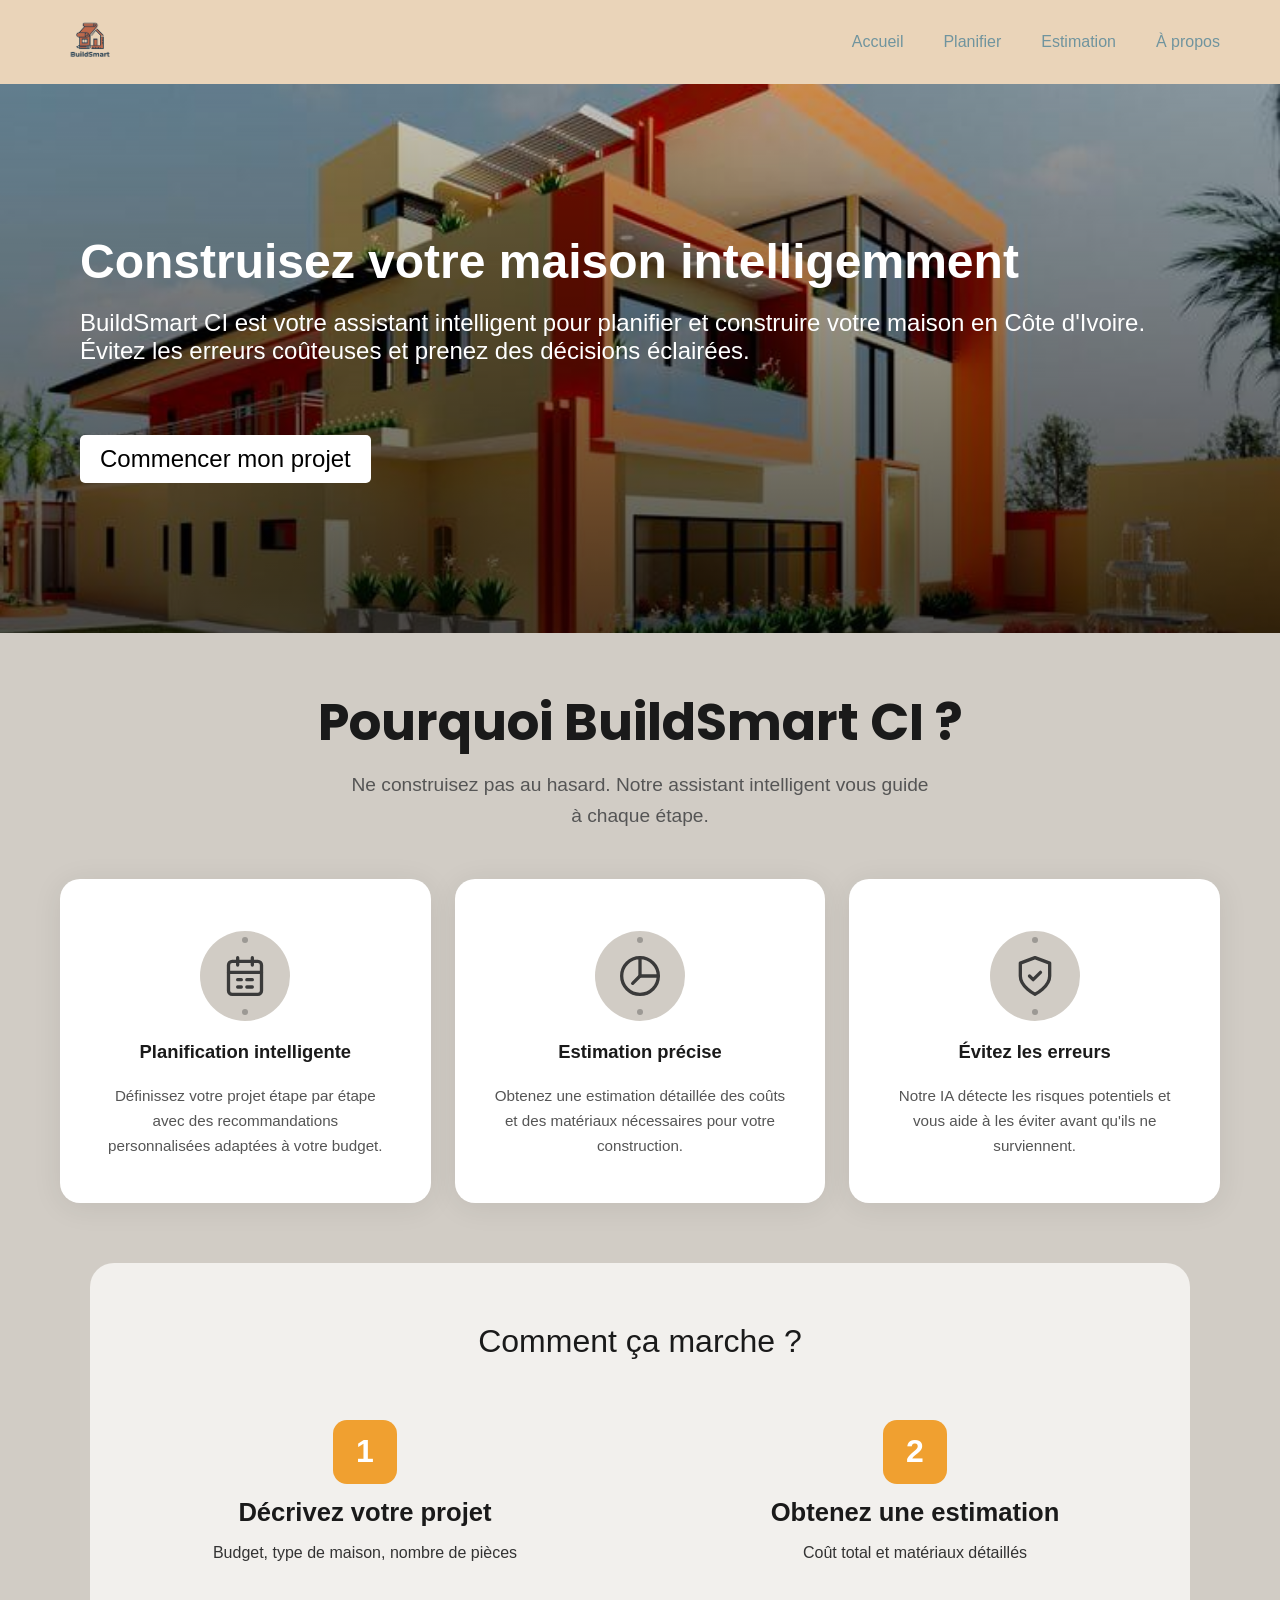
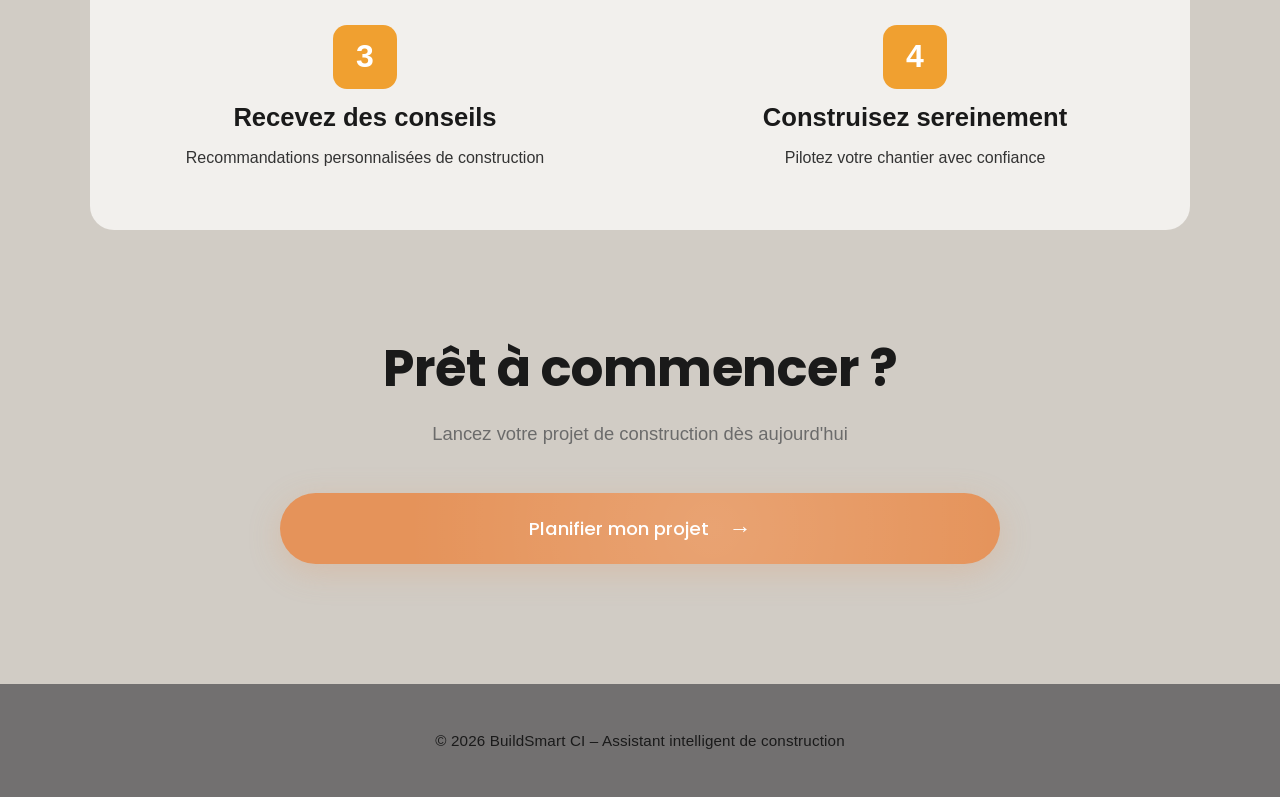
==== index.html @ fcebb267 "apres defferente modiff" ====
<!DOCTYPE html>
<html lang="fr">

<head>
    <meta charset="UTF-8">
    <meta name="viewport" content="width=device-width, initial-scale=1.0">
    <link rel="stylesheet" href="https://cdnjs.cloudflare.com/ajax/libs/font-awesome/6.0.0-beta3/css/all.min.css">
    <link rel="shortcut icon" href="/images/favicon_io/android-chrome-512x512.png" type="image/x-icon">
    <link rel="stylesheet" href="css/style.css">
    <title>Accueil</title>
</head>

<body>
    <header>
        <div class="container">
            <div class="logo">
                <img src="images/logobuildsmart-removebg-preview.png" alt="BuildSmart">
            </div>
            <nav class="navbar">
                <ul>
                    <li><a href="index.html">Accueil</a></li>
                    <li><a href="planifier.html">Planifier</a></li>
                    <li><a href="estimation.html">Estimation</a></li>
                    <li><a href="a-propos.html">À propos</a></li>
                </ul>
            </nav>
        </div>
    </header>

    <main>
        <section class="hero">
            <h1>Construisez votre maison intelligemment</h1>
            <p>BuildSmart CI est votre assistant intelligent pour planifier et construire votre maison en Côte d'Ivoire.
            Évitez les erreurs coûteuses et prenez des décisions éclairées.</p>
            <a href="planifier.html">Commencer mon projet</a>
        </section>
    </main>

    <!-- ✅ Une seule section avec les 3 cartes -->
    <section class="section">
        <h2 class="section__title">Pourquoi BuildSmart CI&nbsp;?</h2>
        <p class="section__subtitle">
            Ne construisez pas au hasard. Notre assistant intelligent vous guide à chaque étape.
        </p>

        <div class="cards-wrapper">

            <!-- Carte 1 : Planification -->
            <div class="card">
                <div class="card__icon-wrap">
                    <svg viewBox="0 0 24 24" fill="none" stroke="currentColor" stroke-width="1.8"
                         stroke-linecap="round" stroke-linejoin="round" aria-hidden="true">
                        <rect x="3" y="4" width="18" height="18" rx="2"/>
                        <path d="M16 2v4M8 2v4M3 10h18"/>
                        <path d="M8 14h2M8 18h2M13 14h3M13 18h3"/>
                    </svg>
                </div>
                <h3 class="card__title">Planification intelligente</h3>
                <p class="card__desc">
                    Définissez votre projet étape par étape avec des recommandations personnalisées adaptées à votre budget.
                </p>
            </div>

            <!-- Carte 2 : Estimation -->
            <div class="card">
                <div class="card__icon-wrap">
                    <svg viewBox="0 0 24 24" fill="none" stroke="currentColor" stroke-width="1.8"
                         stroke-linecap="round" stroke-linejoin="round" aria-hidden="true">
                        <path d="M12 2a10 10 0 1 0 10 10H12V2z"/>
                        <path d="M12 2a10 10 0 0 1 10 10"/>
                        <path d="M12 12l-4 4"/>
                    </svg>
                </div>
                <h3 class="card__title">Estimation précise</h3>
                <p class="card__desc">
                    Obtenez une estimation détaillée des coûts et des matériaux nécessaires pour votre construction.
                </p>
            </div>

            <!-- Carte 3 : Évitez les erreurs -->
            <div class="card">
                <div class="card__icon-wrap">
                    <svg viewBox="0 0 24 24" fill="none" stroke="currentColor" stroke-width="1.8"
                         stroke-linecap="round" stroke-linejoin="round" aria-hidden="true">
                        <path d="M12 22s8-4 8-10V5l-8-3-8 3v7c0 6 8 10 8 10z"/>
                        <path d="M9 12l2 2 4-4"/>
                    </svg>
                </div>
                <h3 class="card__title">Évitez les erreurs</h3>
                <p class="card__desc">
                    Notre IA détecte les risques potentiels et vous aide à les éviter avant qu'ils ne surviennent.
                </p>
            </div>

        </div>
    </section>

    <!-- Comment ça marche -->
    <section class="steps">
        <h2 class="steps__title">Comment ça marche ?</h2>

        <div class="grid">

            <div class="step">
                <div class="step__badge">1</div>
                <h3 class="step__title">Décrivez votre projet</h3>
                <p class="step__desc">Budget, type de maison, nombre de pièces</p>
            </div>

            <div class="step">
                <div class="step__badge">2</div>
                <h3 class="step__title">Obtenez une estimation</h3>
                <p class="step__desc">Coût total et matériaux détaillés</p>
            </div>

            <div class="step">
                <div class="step__badge">3</div>
                <h3 class="step__title">Recevez des conseils</h3>
                <p class="step__desc">Recommandations personnalisées de construction</p>
            </div>

            <div class="step">
                <div class="step__badge">4</div>
                <h3 class="step__title">Construisez sereinement</h3>
                <p class="step__desc">Pilotez votre chantier avec confiance</p>
            </div>

        </div>
    </section>

    <section class="cta-section">
        <h1>Prêt à commencer&nbsp;?</h1>
        <p>Lancez votre projet de construction dès aujourd'hui</p>
        <a href="planifier.html" class="btn-primary">
            Planifier mon projet
            <span class="arrow">→</span>
        </a>
    </section>

    <footer class="footer">
        <p>© 2026 BuildSmart CI – Assistant intelligent de construction</p>
    </footer>

</body>
</html>
---- css/style.css ----
@import url('https://fonts.googleapis.com/css2?family=Poppins:ital,wght@0,100;0,200;0,300;0,400;0,500;0,600;0,700;0,800;0,900;1,100;1,200;1,300;1,400;1,500;1,600;1,700;1,800;1,900&family=Roboto+Condensed:ital,wght@0,100..900;1,100..900&display=swap');

body {
    font-family: 'Poppins', sans-serif;
    margin: 0;
    padding: 0;
    background: #d1ccc5;
}

header {
    background-color: #EAD4B9;
}

.container {
    max-width: 1200px;
    margin: 0 auto;
    padding: 10px 20px;
    display: flex;
    justify-content: space-between;
    align-items: center;
}

.logo img {
    height: 60px;
}

.navbar ul {
    list-style: none;
    display: flex;
    gap: 40px;
    margin-left: 50px;
}

.navbar a {
    text-decoration: none;
    color: #70949E;
    font-size: 16px;
    transition: color 0.3s;
}

.navbar a:hover {
    color: #E07B39;
}

.hero {
  padding: 150px 80px;
  background-image: linear-gradient(to bottom, rgba(0, 0, 0, 0.2), rgba(0, 0, 0, 0.7)), url('/images/bg_accueil.jpg');
  background-size: cover;
  background-repeat: no-repeat;
  background-position: center;
}

main .hero h1 {
  color: white;
  font-size: 3rem;
  margin-bottom: 20px;
}

main .hero p {
  color: white;
  font-size: 1.5rem;
}

main .hero a {
  color: #000;
  font-size: 1.5rem;
  text-decoration: none;
  padding: 10px 20px;
  background-color: #ffffff;
  border-radius: 5px;
  margin-top: 70px;
  display: inline-block;
}

/* ===========================
   SECTION POURQUOI
=========================== */
.section {
  max-width: 1200px;
  width: 100%;
  text-align: center;
  padding: 60px 20px;
  margin: 0 auto;
}

.section__title {
  font-family: 'Poppins', sans-serif;
  font-size: clamp(2rem, 5vw, 3.2rem);
  font-weight: 700;
  line-height: 1.15;
  color: #1a1a1a;
  margin-bottom: 18px;
}

.section__subtitle {
  font-size: clamp(1rem, 2.2vw, 1.2rem);
  color: #555;
  line-height: 1.6;
  max-width: 580px;
  margin: 0 auto 48px;
}

/* ===========================
   CARDS WRAPPER
=========================== */
.cards-wrapper {
  display: grid;
  grid-template-columns: repeat(auto-fit, minmax(280px, 1fr));
  gap: 24px;
}

.card {
  background: #ffffff;
  border-radius: 20px;
  box-shadow: 0 4px 30px rgba(0, 0, 0, 0.08);
  padding: 52px 40px 44px;
  display: flex;
  flex-direction: column;
  align-items: center;
  gap: 20px;
  transition: transform 0.3s ease, box-shadow 0.3s ease;
}

.card:hover {
  transform: translateY(-4px);
  box-shadow: 0 12px 40px rgba(0, 0, 0, 0.13);
}

.card__icon-wrap {
  width: 90px;
  height: 90px;
  border-radius: 50%;
  background: #d1ccc5;
  display: flex;
  align-items: center;
  justify-content: center;
  position: relative;
}

.card__icon-wrap::before,
.card__icon-wrap::after {
  content: '';
  position: absolute;
  width: 6px;
  height: 6px;
  border-radius: 50%;
  background: #3a3a3a;
  opacity: 0.35;
  left: 50%;
  transform: translateX(-50%);
}
.card__icon-wrap::before { top: 6px; }
.card__icon-wrap::after  { bottom: 6px; }

.card__icon-wrap svg {
  width: 44px;
  height: 44px;
  color: #3a3a3a;
}

.card__title {
  font-weight: 700;
  font-size: 1.15rem;
  color: #1a1a1a;
}

.card__desc {
  font-size: 0.95rem;
  color: #555;
  line-height: 1.65;
  max-width: 540px;
}

/* ===========================
   COMMENT ÇA MARCHE
=========================== */
.steps {
  background-color: #f2f0ed;
  padding: 60px 40px;
  max-width: 1100px;
  margin: 0 auto;
  border-radius: 24px;
}

.steps__title {
  text-align: center;
  font-family: sans-serif;
  font-size: 2rem;
  font-weight: 500;
  color: #1a1a1a;
  margin-bottom: 60px;
}

.grid {
  display: grid;
  justify-content: center;
  align-items: center;
  grid-template-columns: 1fr 1fr;
  gap: 60px 80px;
}

.step {
  display: flex;
  justify-content: center;
  flex-direction: column;
  align-items: center;
  gap: 14px;
}

.step__badge {
  width: 64px;
  height: 64px;
  background-color: #f0a030;
  border-radius: 14px;
  display: flex;
  align-items: center;
  justify-content: center;
  font-size: 2rem;
  font-weight: 700;
  color: #ffffff;
  font-family: sans-serif;
}

.step__title {
  font-family: sans-serif;
  font-size: 1.6rem;
  font-weight: 700;
  color: #1a1a1a;
  margin: 0;
}

.step__desc {
  font-family: sans-serif;
  font-size: 1rem;
  font-weight: 500;
  color: #333;
  line-height: 1.5;
  margin: 0;
}

/* ===========================
   CTA SECTION
=========================== */
*, *::before, *::after { box-sizing: border-box; margin: 0; padding: 0; }

html, body {
  height: 100%;
  font-family: 'DM Sans', sans-serif;
}

.cta-section {
  display: flex;
  flex-direction: column;
  align-items: center;
  justify-content: center;
  padding: 100px 24px 120px;
  text-align: center;
  animation: fadeUp 0.7s ease both;
}

.cta-section h1 {
  font-family: 'Poppins', sans-serif;
  font-size: clamp(2rem, 5vw, 3.2rem);
  color: #1a1a1a;
  letter-spacing: -0.5px;
  margin-bottom: 16px;
}

.cta-section p {
  font-size: clamp(1rem, 2vw, 1.15rem);
  color: #6b6b6b;
  margin-bottom: 48px;
  max-width: 520px;
}

.btn-primary {
  display: inline-flex;
  align-items: center;
  gap: 20px;
  background-color: #e5935a;
  color: #ffffff;
  font-family: 'Poppins', sans-serif;
  font-size: 1.15rem;
  font-weight: 500;
  padding: 22px 56px;
  border-radius: 999px;
  border: none;
  cursor: pointer;
  text-decoration: none;
  width: min(720px, 90vw);
  justify-content: center;
  box-shadow: 0 8px 32px rgba(229, 147, 90, 0.25);
  transition: background-color 0.25s ease, transform 0.2s ease, box-shadow 0.25s ease;
  position: relative;
  overflow: hidden;
}

.btn-primary::after {
  content: '';
  position: absolute;
  inset: 0;
  background: radial-gradient(circle at 60% 50%, rgba(255, 255, 255, 0.15), transparent 70%);
  pointer-events: none;
}

.btn-primary:hover {
  background-color: #d47f46;
  transform: translateY(-2px);
  box-shadow: 0 12px 40px rgba(229, 147, 90, 0.35);
}

.btn-primary:active {
  transform: translateY(0);
  box-shadow: 0 6px 20px rgba(229, 147, 90, 0.2);
}

.btn-primary .arrow {
  font-size: 1.4rem;
  line-height: 1;
  transition: transform 0.25s ease;
}

.btn-primary:hover .arrow {
  transform: translateX(5px);
}

/* ===========================
   FOOTER
=========================== */
.footer {
  background-color: #727070;
  padding: 48px 24px;
  display: flex;
  align-items: center;
  justify-content: center;
  animation: fadeUp 0.8s 0.2s ease both;
}

.footer p {
  font-size: 0.95rem;
  color: #1a1a1a;
  font-weight: 500;
  letter-spacing: 0.01em;
}

/* ===========================
   ANIMATION
=========================== */
@keyframes fadeUp {
  from { opacity: 0; transform: translateY(24px); }
  to   { opacity: 1; transform: translateY(0); }
}

/* ===========================
   RESPONSIVE
=========================== */
@media (max-width: 768px) {
  .navbar ul {
    display: none;
  }

  .hero {
    padding: 100px 24px 60px;
  }

  main .hero h1 {
    font-size: 2rem;
  }

  main .hero p {
    font-size: 1.1rem;
  }

  .cards-wrapper {
    grid-template-columns: 1fr;
  }

  .grid {
    grid-template-columns: 1fr;
    gap: 40px;
  }

  .steps {
    padding: 40px 20px;
  }
}
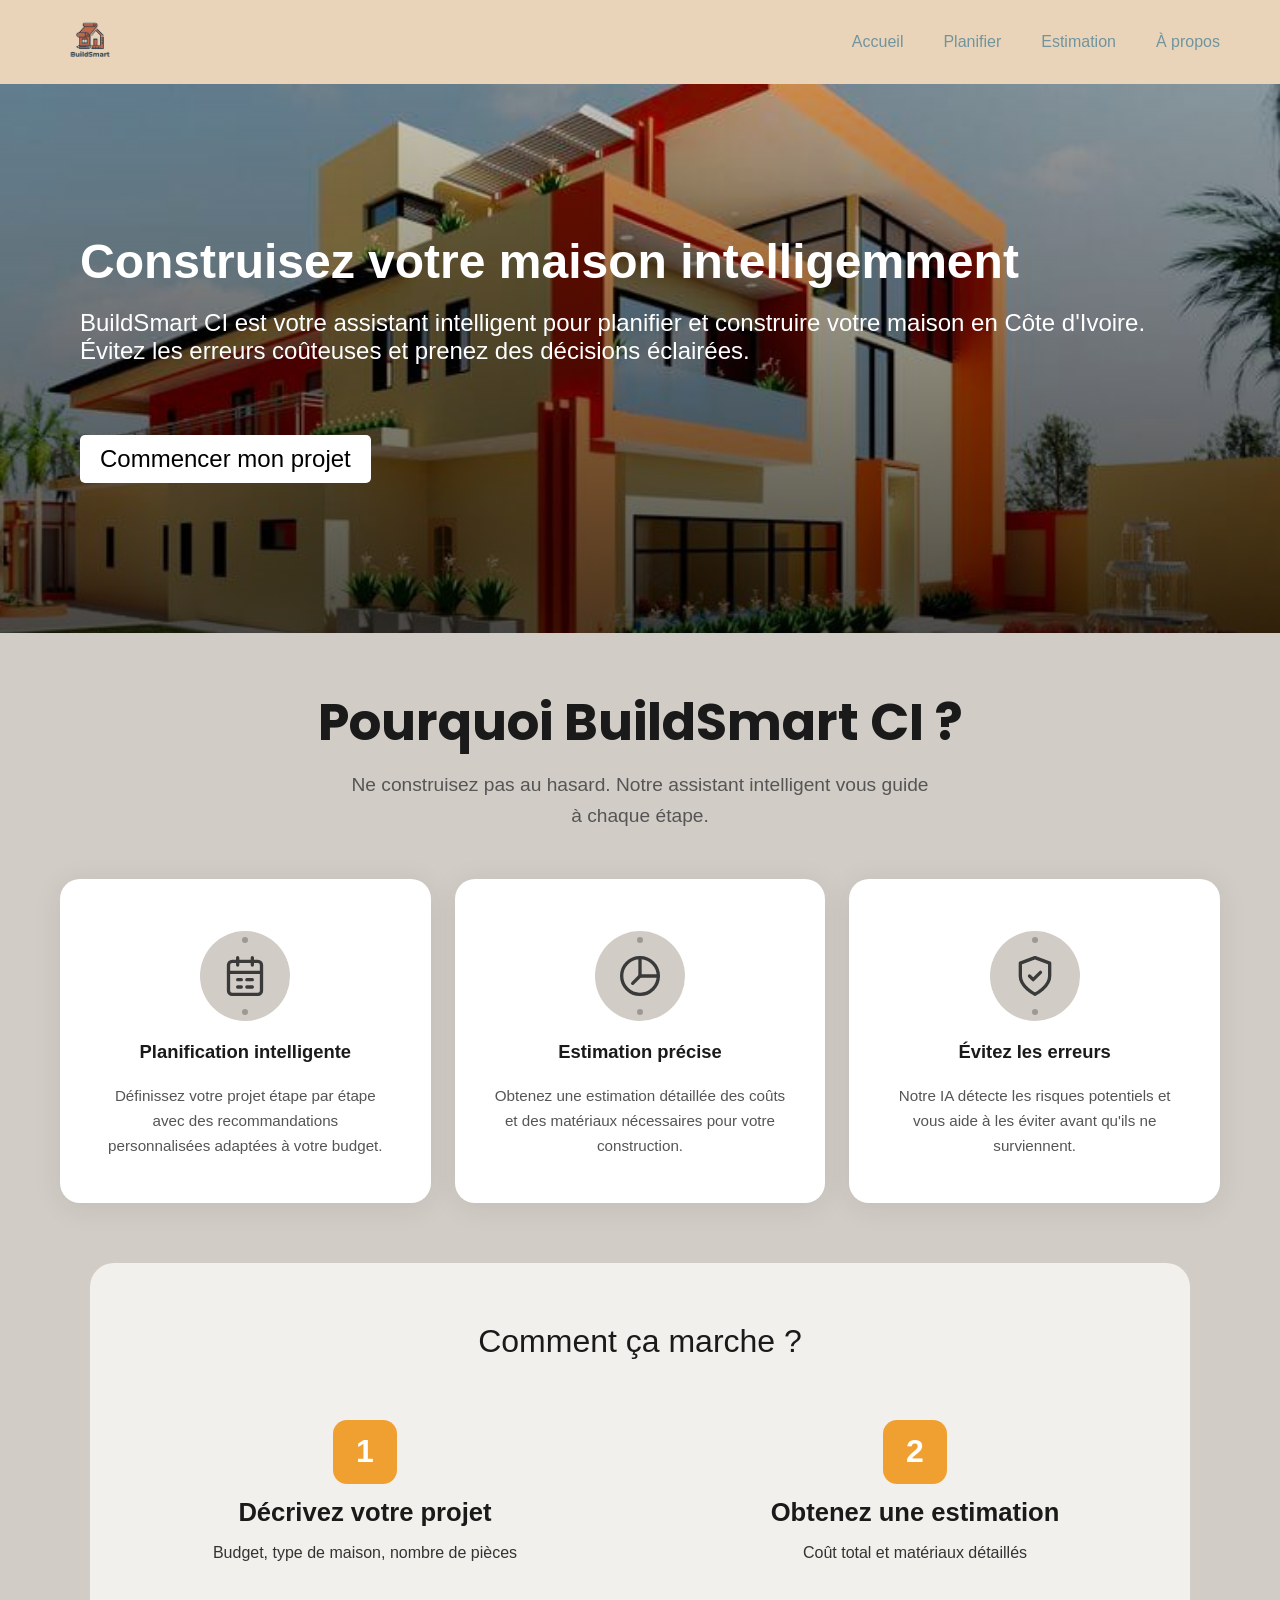
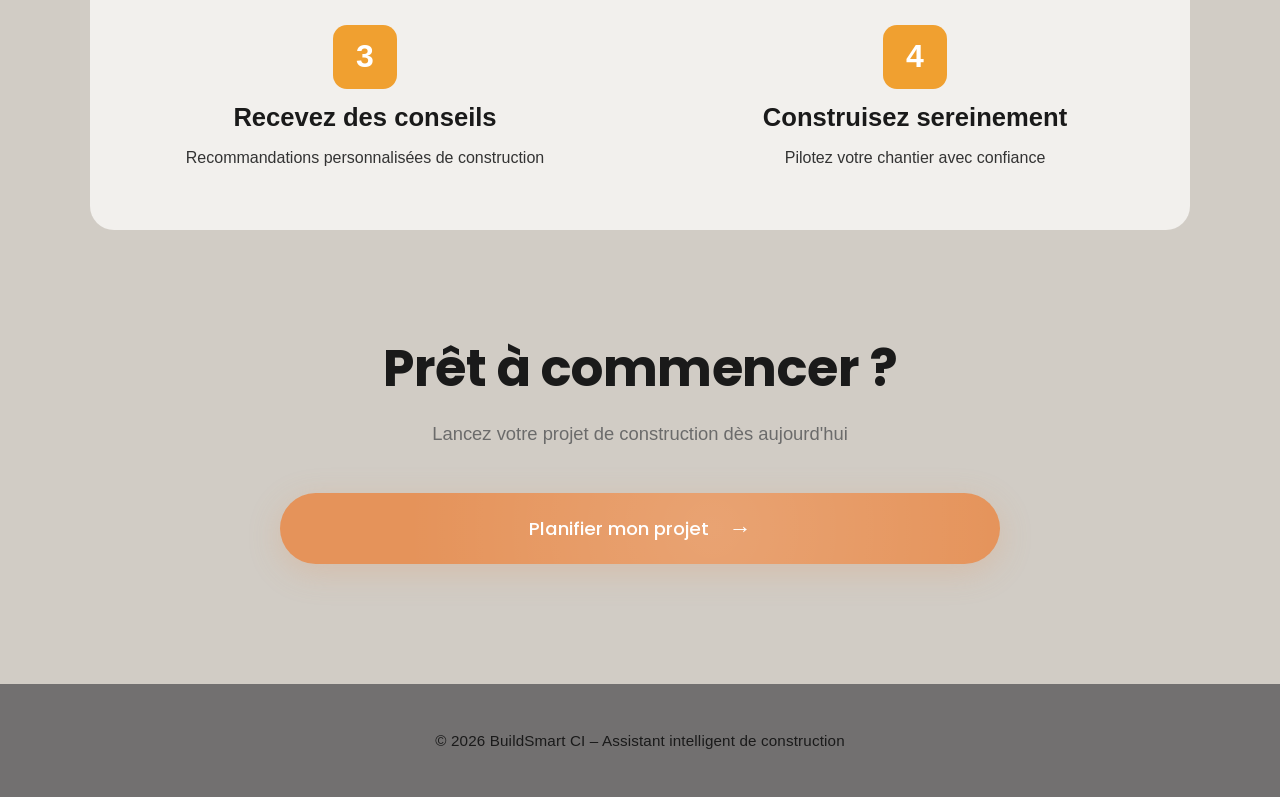
==== commit bd3dfc66: "nouvelle methode d'insertion de bg" ====
--- a/index.html
+++ b/index.html
@@ -26,15 +26,28 @@
             </nav>
         </div>
     </header>
+    <main>
+  <section class="hero">
+    <div class="hero-bg">
+      <img src="/images/bg_accueil.jpg" alt="Arrière-plan hero" />
+    </div>
+    <div class="hero-content">
+      <h1>Construisez votre maison intelligemment</h1>
+      <p>BuildSmart CI est votre assistant intelligent pour planifier et construire votre maison en Côte d'Ivoire.
+      Évitez les erreurs coûteuses et prenez des décisions éclairées.</p>
+      <a href="planifier.html">Commencer mon projet</a>
+    </div>
+  </section>
+</main>
 
-    <main>
+    <!-- <main>
         <section class="hero">
             <h1>Construisez votre maison intelligemment</h1>
             <p>BuildSmart CI est votre assistant intelligent pour planifier et construire votre maison en Côte d'Ivoire.
             Évitez les erreurs coûteuses et prenez des décisions éclairées.</p>
             <a href="planifier.html">Commencer mon projet</a>
         </section>
-    </main>
+    </main> -->
 
     <!-- ✅ Une seule section avec les 3 cartes -->
     <section class="section">
--- a/css/style.css
+++ b/css/style.css
@@ -42,26 +42,52 @@
     color: #E07B39;
 }
 
+
 .hero {
+  position: relative;
   padding: 150px 80px;
-  background-image: linear-gradient(to bottom, rgba(0, 0, 0, 0.2), rgba(0, 0, 0, 0.7)), url('/images/bg_accueil.jpg');
-  background-size: cover;
-  background-repeat: no-repeat;
-  background-position: center;
-}
-
-main .hero h1 {
+  overflow: hidden;
+}
+
+/* Image de fond */
+.hero .hero-bg {
+  position: absolute;
+  inset: 0;
+  z-index: 0;
+}
+
+.hero .hero-bg img {
+  width: 100%;
+  height: 100%;
+  object-fit: cover;
+  display: block;
+}
+
+.hero .hero-bg::after {
+  content: '';
+  position: absolute;
+  inset: 0;
+  background: linear-gradient(to bottom, rgba(0, 0, 0, 0.2), rgba(0, 0, 0, 0.7));
+}
+
+/* Contenu */
+.hero .hero-content {
+  position: relative;
+  z-index: 1;
+}
+
+.hero .hero-content h1 {
   color: white;
   font-size: 3rem;
   margin-bottom: 20px;
 }
 
-main .hero p {
+.hero .hero-content p {
   color: white;
   font-size: 1.5rem;
 }
 
-main .hero a {
+.hero .hero-content a {
   color: #000;
   font-size: 1.5rem;
   text-decoration: none;
@@ -71,6 +97,8 @@
   margin-top: 70px;
   display: inline-block;
 }
+
+
 
 /* ===========================
    SECTION POURQUOI
